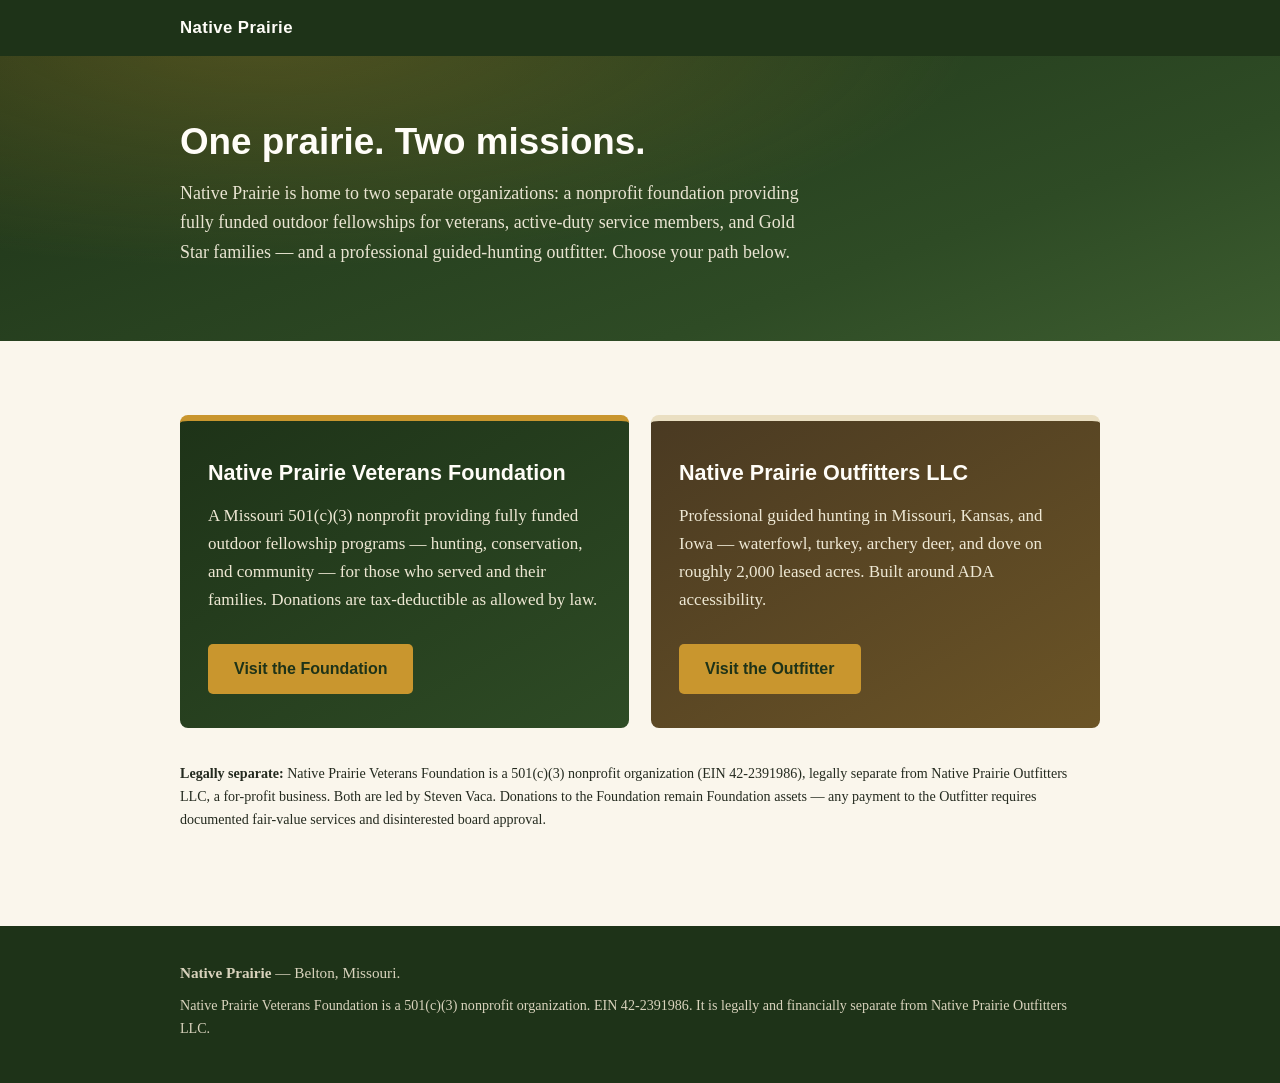
==== index.html @ d114d9a5 "Remove preview-draft footer from gateway home page" ====
<!DOCTYPE html>
<html lang="en">
<head>
  <meta charset="utf-8">
  <meta name="viewport" content="width=device-width, initial-scale=1">
  <title>Native Prairie | Veterans Foundation &amp; Outfitters</title>
  <meta name="description" content="Native Prairie: the Native Prairie Veterans Foundation (501c3 nonprofit) and Native Prairie Outfitters LLC (guided hunting) — two separate organizations, one prairie home.">
  <link rel="stylesheet" href="assets-styles.css">
</head>
<body>

  <header class="site-header">
    <div class="container header-inner">
      <a class="brand" href="index.html">Native Prairie</a>
    </div>
  </header>

  <main>
    <section class="hero">
      <div class="container">
        <h1>One prairie. Two missions.</h1>
        <p>Native Prairie is home to two separate organizations: a nonprofit foundation providing fully funded outdoor fellowships for veterans, active-duty service members, and Gold Star families — and a professional guided-hunting outfitter. Choose your path below.</p>
      </div>
    </section>

    <section class="section">
      <div class="container">
        <div class="gateway">
          <a class="gateway-card gateway-foundation" href="foundation-index.html">
            <h2>Native Prairie Veterans Foundation</h2>
            <p>A Missouri 501(c)(3) nonprofit providing fully funded outdoor fellowship programs — hunting, conservation, and community — for those who served and their families. Donations are tax-deductible as allowed by law.</p>
            <span class="btn btn-gold">Visit the Foundation</span>
          </a>
          <a class="gateway-card gateway-outfitters" href="outfitters-index.html">
            <h2>Native Prairie Outfitters LLC</h2>
            <p>Professional guided hunting in Missouri, Kansas, and Iowa — waterfowl, turkey, archery deer, and dove on roughly 2,000 leased acres. Built around ADA accessibility.</p>
            <span class="btn btn-gold">Visit the Outfitter</span>
          </a>
        </div>
        <p class="separation"><strong>Legally separate:</strong> Native Prairie Veterans Foundation is a 501(c)(3) nonprofit organization (EIN 42-2391986), legally separate from Native Prairie Outfitters LLC, a for-profit business. Both are led by Steven Vaca. Donations to the Foundation remain Foundation assets &mdash; any payment to the Outfitter requires documented fair-value services and disinterested board approval.</p>
      </div>
    </section>
  </main>

  <footer class="site-footer">
    <div class="container">
      <p><strong>Native Prairie</strong> — Belton, Missouri.</p>
      <p class="separation">Native Prairie Veterans Foundation is a 501(c)(3) nonprofit organization. EIN 42-2391986. It is legally and financially separate from Native Prairie Outfitters LLC.</p>
      
    </div>
  </footer>

</body>
</html>
---- assets-styles.css ----
/* Native Prairie — shared stylesheet (preview draft, Oct 2026) */
:root {
  --paper: #faf6ec;
  --paper-deep: #f3ecdc;
  --ink: #242a1f;
  --ink-soft: #4c5344;
  --green: #2e4b25;
  --green-dark: #1e3318;
  --gold: #c9962e;
  --gold-soft: #eadfc2;
  --line: #ddd3bc;
  --white: #fffdf8;
}
* { box-sizing: border-box; }
html { -webkit-text-size-adjust: 100%; }
body {
  margin: 0;
  background: var(--paper);
  color: var(--ink);
  font-family: Georgia, "Times New Roman", serif;
  line-height: 1.65;
  font-size: 17px;
}
h1, h2, h3, .brand, .btn, .nav a {
  font-family: Arial, Helvetica, sans-serif;
}
h1 { font-size: 2rem; line-height: 1.2; margin: 0 0 .6em; color: var(--green-dark); }
h2 { font-size: 1.35rem; color: var(--green); margin: 1.8em 0 .5em; }
h3 { font-size: 1.1rem; color: var(--green); margin: 1.4em 0 .4em; }
p { margin: 0 0 1em; }
a { color: var(--green); }
.container { max-width: 960px; margin: 0 auto; padding: 0 20px; }
.lede { font-size: 1.15rem; color: var(--ink-soft); }

/* Header */
.site-header { background: var(--green-dark); color: var(--white); }
.header-inner { display: flex; flex-wrap: wrap; align-items: center; gap: 12px 28px; padding: 14px 20px; }
.brand { color: var(--white); text-decoration: none; font-weight: 800; letter-spacing: .4px; font-size: 1.05rem; }
.brand span { color: var(--gold-soft); font-weight: 400; }
.nav { display: flex; flex-wrap: wrap; gap: 4px 18px; margin-left: auto; }
.nav a { color: var(--white); text-decoration: none; font-size: .92rem; padding: 6px 2px; }
.nav a:hover { color: var(--gold-soft); }
.nav a[aria-current="page"] { border-bottom: 2px solid var(--gold); }
.nav-donate { background: var(--gold); color: var(--green-dark) !important; font-weight: 700; padding: 6px 14px !important; border-radius: 4px; }
.nav-donate:hover { background: var(--gold-soft); }

/* Hero */
.hero {
  background:
    radial-gradient(1200px 400px at 20% -10%, rgba(201,150,46,.28), transparent 60%),
    linear-gradient(160deg, var(--green-dark) 0%, var(--green) 70%, #3c5c2f 100%);
  color: var(--white);
  padding: 64px 0 56px;
}
.hero h1 { color: var(--white); font-size: 2.3rem; margin-bottom: .4em; }
.hero p { color: #e9e4d2; font-size: 1.12rem; max-width: 640px; }
.hero .btn-row { margin-top: 1.4em; display: flex; flex-wrap: wrap; gap: 12px; }

/* Sections */
.section { padding: 40px 0; }
.section.alt { background: var(--paper-deep); border-top: 1px solid var(--line); border-bottom: 1px solid var(--line); }

/* Buttons */
.btn {
  display: inline-block; text-decoration: none; font-weight: 700;
  padding: 12px 26px; border-radius: 5px; font-size: 1rem;
}
.btn-green { background: var(--green); color: var(--white); }
.btn-green:hover { background: var(--green-dark); }
.btn-gold { background: var(--gold); color: var(--green-dark); }
.btn-gold:hover { background: var(--gold-soft); }
.btn-outline { border: 2px solid var(--white); color: var(--white); }
.btn-outline:hover { background: rgba(255,255,255,.12); }
.btn-row { display: flex; flex-wrap: wrap; gap: 12px; margin: 1.2em 0; }

/* Content blocks */
.detail-block { background: var(--white); border: 1px solid var(--line); border-left: 5px solid var(--gold); border-radius: 4px; padding: 18px 22px; margin: 1.6em 0; }
.check-list { list-style: none; padding: 0; }
.check-list li { padding: 6px 0 6px 30px; position: relative; }
.check-list li::before { content: "✓"; position: absolute; left: 4px; color: var(--green); font-weight: 700; }
.card-grid { display: grid; grid-template-columns: repeat(auto-fit, minmax(240px, 1fr)); gap: 18px; margin: 1.6em 0; }
.card { background: var(--white); border: 1px solid var(--line); border-radius: 6px; padding: 22px; }
.card h3 { margin-top: 0; }
.card .price { font-family: Arial, Helvetica, sans-serif; font-size: 1.6rem; color: var(--green); font-weight: 800; }

/* Gateway */
.gateway { display: grid; grid-template-columns: repeat(auto-fit, minmax(280px, 1fr)); gap: 22px; margin: 2em 0; }
.gateway-card { border-radius: 8px; padding: 34px 28px; color: var(--white); text-decoration: none; display: block; }
.gateway-card h2 { color: var(--white); margin-top: 0; }
.gateway-card p { color: #eee8d4; }
.gateway-card .btn { margin-top: .8em; }
.gateway-foundation { background: linear-gradient(150deg, var(--green-dark), var(--green)); border-top: 6px solid var(--gold); }
.gateway-outfitters { background: linear-gradient(150deg, #4a3a22, #6b5426); border-top: 6px solid var(--gold-soft); }
.gateway-card:hover { transform: translateY(-2px); }

/* FAQ */
.faq-item { background: var(--white); border: 1px solid var(--line); border-radius: 6px; padding: 18px 22px; margin: 0 0 14px; }
.faq-item h3 { margin: 0 0 .4em; }
.faq-item p:last-child { margin-bottom: 0; }

/* Media */
.figure { margin: 1.8em 0; text-align: center; }
.figure img { max-width: 100%; height: auto; border-radius: 6px; border: 1px solid var(--line); }
.figure.wide img { max-width: 720px; }
.caption { font-size: .9rem; color: var(--ink-soft); margin-top: .5em; }

/* Footer */
.site-footer { background: var(--green-dark); color: #d9d3bd; padding: 34px 0; margin-top: 40px; font-size: .95rem; }
.site-footer a { color: var(--gold-soft); }
.site-footer p { margin: 0 0 .6em; }
.draft-note { font-size: .82rem; opacity: .75; border-top: 1px solid rgba(255,255,255,.18); padding-top: 12px; margin-top: 14px; }
.separation { font-size: .88rem; }

/* Gallery */
.gallery { display: grid; grid-template-columns: repeat(auto-fit, minmax(220px, 1fr)); gap: 14px; margin: 1.6em 0; }
.gallery figure { margin: 0; }
.gallery img { width: 100%; height: 240px; object-fit: cover; border-radius: 6px; border: 1px solid var(--line); display: block; }
.gallery figcaption { font-size: .82rem; color: var(--ink-soft); margin-top: .4em; }
.photo-credit { font-size: .85rem; color: var(--ink-soft); font-style: italic; }

@media (max-width: 640px) {
  body { font-size: 16px; }
  h1 { font-size: 1.6rem; }
  .hero { padding: 44px 0 40px; }
  .hero h1 { font-size: 1.8rem; }
  .nav { gap: 4px 12px; }
}
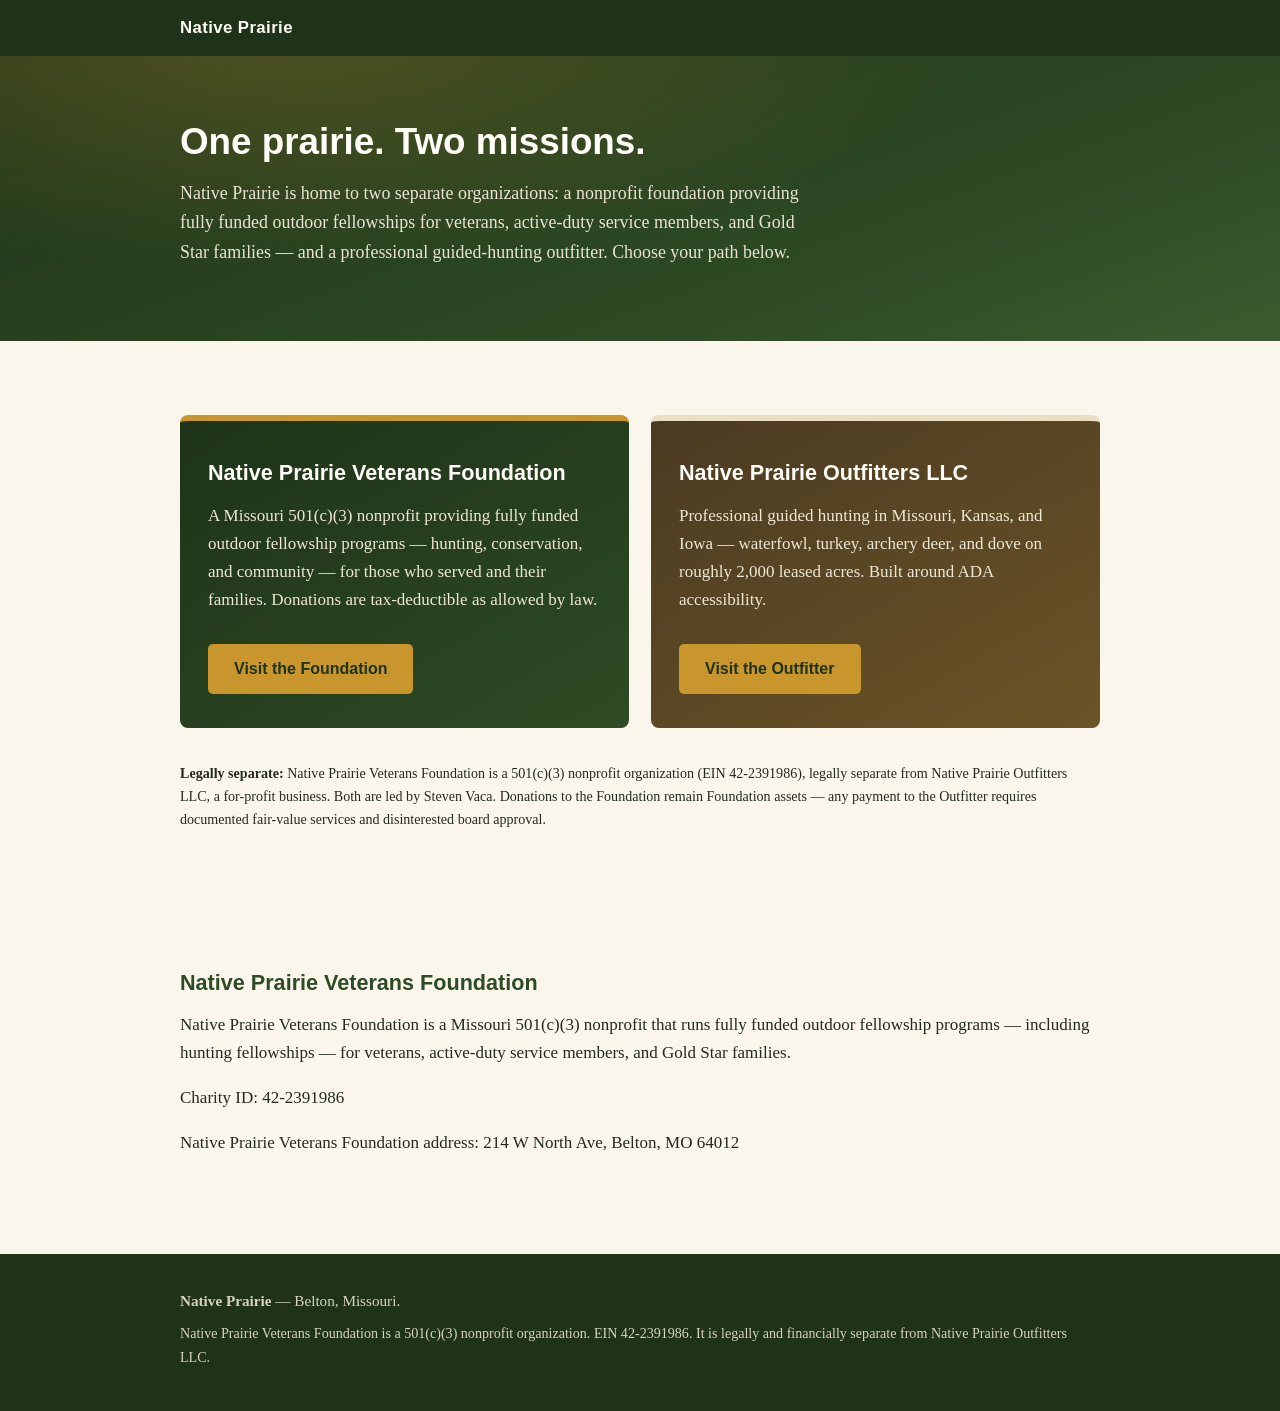
==== commit 544ddb16: "Add Foundation Charity ID, address, and mission statement to homepage" ====
--- a/index.html
+++ b/index.html
@@ -8,47 +8,49 @@
   <link rel="stylesheet" href="assets-styles.css">
 </head>
 <body>
-
-  <header class="site-header">
-    <div class="container header-inner">
-      <a class="brand" href="index.html">Native Prairie</a>
+<header class="site-header">
+  <div class="container header-inner">
+    <a class="brand" href="index.html">Native Prairie</a>
+  </div>
+</header>
+<main>
+  <section class="hero">
+    <div class="container">
+      <h1>One prairie. Two missions.</h1>
+      <p>Native Prairie is home to two separate organizations: a nonprofit foundation providing fully funded outdoor fellowships for veterans, active-duty service members, and Gold Star families — and a professional guided-hunting outfitter. Choose your path below.</p>
     </div>
-  </header>
-
-  <main>
-    <section class="hero">
-      <div class="container">
-        <h1>One prairie. Two missions.</h1>
-        <p>Native Prairie is home to two separate organizations: a nonprofit foundation providing fully funded outdoor fellowships for veterans, active-duty service members, and Gold Star families — and a professional guided-hunting outfitter. Choose your path below.</p>
+  </section>
+  <section class="section">
+    <div class="container">
+      <div class="gateway">
+        <a class="gateway-card gateway-foundation" href="foundation-index.html">
+          <h2>Native Prairie Veterans Foundation</h2>
+          <p>A Missouri 501(c)(3) nonprofit providing fully funded outdoor fellowship programs — hunting, conservation, and community — for those who served and their families. Donations are tax-deductible as allowed by law.</p>
+          <span class="btn btn-gold">Visit the Foundation</span>
+        </a>
+        <a class="gateway-card gateway-outfitters" href="outfitters-index.html">
+          <h2>Native Prairie Outfitters LLC</h2>
+          <p>Professional guided hunting in Missouri, Kansas, and Iowa — waterfowl, turkey, archery deer, and dove on roughly 2,000 leased acres. Built around ADA accessibility.</p>
+          <span class="btn btn-gold">Visit the Outfitter</span>
+        </a>
       </div>
-    </section>
-
-    <section class="section">
-      <div class="container">
-        <div class="gateway">
-          <a class="gateway-card gateway-foundation" href="foundation-index.html">
-            <h2>Native Prairie Veterans Foundation</h2>
-            <p>A Missouri 501(c)(3) nonprofit providing fully funded outdoor fellowship programs — hunting, conservation, and community — for those who served and their families. Donations are tax-deductible as allowed by law.</p>
-            <span class="btn btn-gold">Visit the Foundation</span>
-          </a>
-          <a class="gateway-card gateway-outfitters" href="outfitters-index.html">
-            <h2>Native Prairie Outfitters LLC</h2>
-            <p>Professional guided hunting in Missouri, Kansas, and Iowa — waterfowl, turkey, archery deer, and dove on roughly 2,000 leased acres. Built around ADA accessibility.</p>
-            <span class="btn btn-gold">Visit the Outfitter</span>
-          </a>
-        </div>
-        <p class="separation"><strong>Legally separate:</strong> Native Prairie Veterans Foundation is a 501(c)(3) nonprofit organization (EIN 42-2391986), legally separate from Native Prairie Outfitters LLC, a for-profit business. Both are led by Steven Vaca. Donations to the Foundation remain Foundation assets &mdash; any payment to the Outfitter requires documented fair-value services and disinterested board approval.</p>
-      </div>
-    </section>
-  </main>
-
-  <footer class="site-footer">
+      <p class="separation"><strong>Legally separate:</strong> Native Prairie Veterans Foundation is a 501(c)(3) nonprofit organization (EIN 42-2391986), legally separate from Native Prairie Outfitters LLC, a for-profit business. Both are led by Steven Vaca. Donations to the Foundation remain Foundation assets &mdash; any payment to the Outfitter requires documented fair-value services and disinterested board approval.</p>
+    </div>
+  </section>
+  <section class="section">
     <div class="container">
-      <p><strong>Native Prairie</strong> — Belton, Missouri.</p>
-      <p class="separation">Native Prairie Veterans Foundation is a 501(c)(3) nonprofit organization. EIN 42-2391986. It is legally and financially separate from Native Prairie Outfitters LLC.</p>
-      
+      <h2>Native Prairie Veterans Foundation</h2>
+      <p>Native Prairie Veterans Foundation is a Missouri 501(c)(3) nonprofit that runs fully funded outdoor fellowship programs — including hunting fellowships — for veterans, active-duty service members, and Gold Star families.</p>
+      <p>Charity ID: 42-2391986</p>
+      <p>Native Prairie Veterans Foundation address: 214 W North Ave, Belton, MO 64012</p>
     </div>
-  </footer>
-
+  </section>
+</main>
+<footer class="site-footer">
+  <div class="container">
+    <p><strong>Native Prairie</strong> — Belton, Missouri.</p>
+    <p class="separation">Native Prairie Veterans Foundation is a 501(c)(3) nonprofit organization. EIN 42-2391986. It is legally and financially separate from Native Prairie Outfitters LLC.</p>
+  </div>
+</footer>
 </body>
 </html>
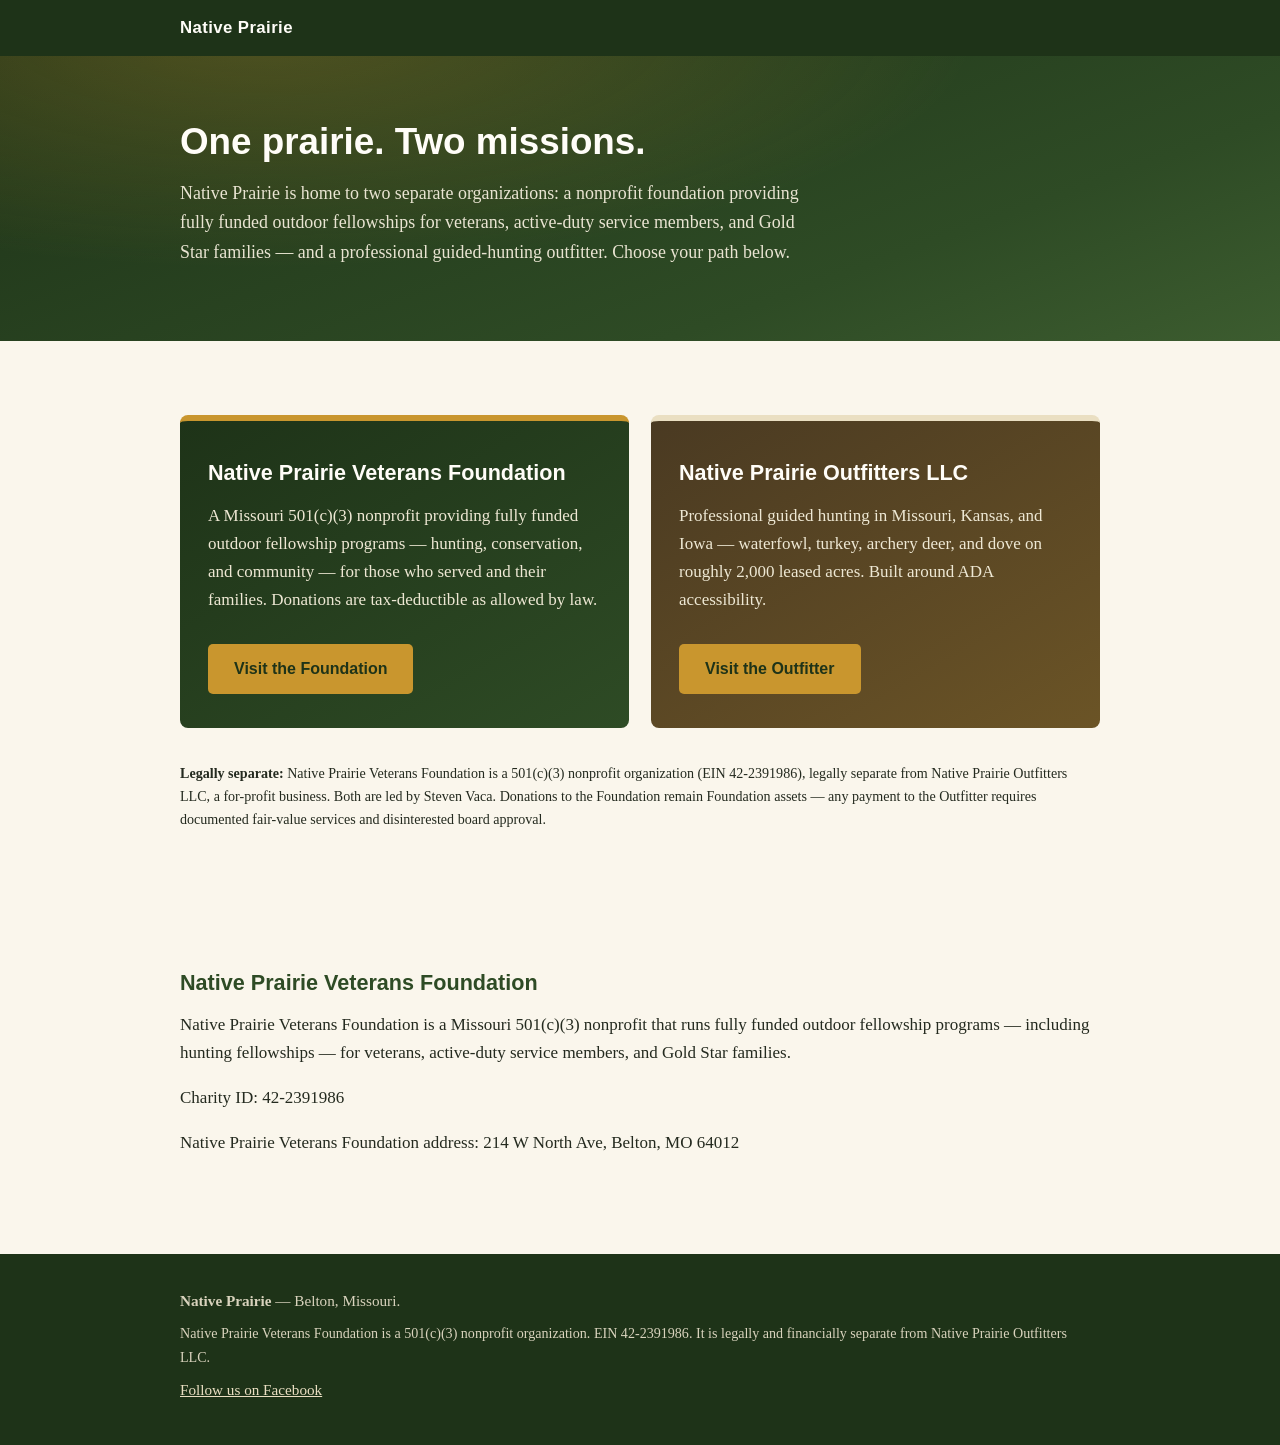
==== commit 0d4d6f53: "Add Follow us on Facebook link to footer" ====
--- a/index.html
+++ b/index.html
@@ -50,6 +50,7 @@
   <div class="container">
     <p><strong>Native Prairie</strong> — Belton, Missouri.</p>
     <p class="separation">Native Prairie Veterans Foundation is a 501(c)(3) nonprofit organization. EIN 42-2391986. It is legally and financially separate from Native Prairie Outfitters LLC.</p>
+    <p><a href="https://www.facebook.com/profile.php?id=61589730527720">Follow us on Facebook</a></p>
   </div>
 </footer>
 </body>
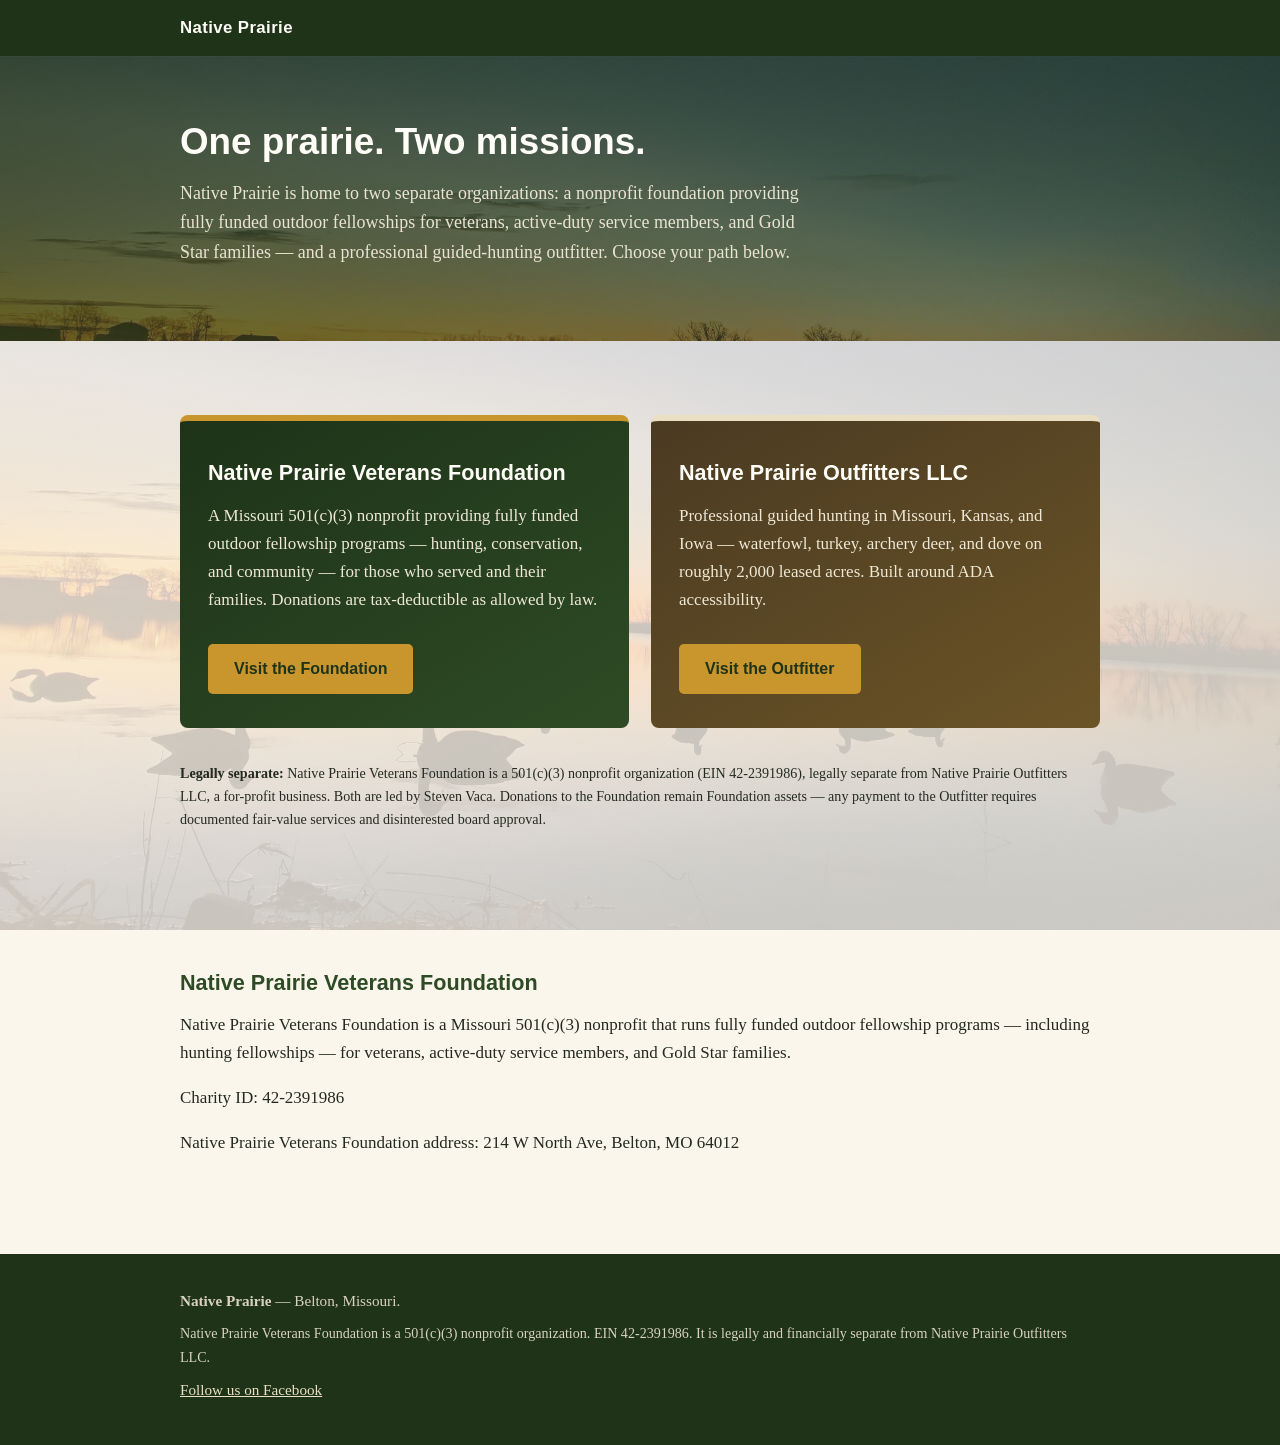
==== commit 77f998ac: "Add 20 field photos to site pages and set Jan 2021 decoys sunset as site background" ====
--- a/index.html
+++ b/index.html
@@ -14,7 +14,7 @@
   </div>
 </header>
 <main>
-  <section class="hero">
+  <section class="hero hero-photo hero-gateway">
     <div class="container">
       <h1>One prairie. Two missions.</h1>
       <p>Native Prairie is home to two separate organizations: a nonprofit foundation providing fully funded outdoor fellowships for veterans, active-duty service members, and Gold Star families — and a professional guided-hunting outfitter. Choose your path below.</p>
--- a/assets-styles.css
+++ b/assets-styles.css
@@ -15,7 +15,10 @@
 html { -webkit-text-size-adjust: 100%; }
 body {
   margin: 0;
-  background: var(--paper);
+  background:
+    linear-gradient(rgba(250,246,236,.80), rgba(250,246,236,.80)),
+    url("assets-sunset-decoys-2021-01.jpg") center center / cover no-repeat fixed;
+  background-color: var(--paper);
   color: var(--ink);
   font-family: Georgia, "Times New Roman", serif;
   line-height: 1.65;
@@ -55,6 +58,12 @@
 .hero h1 { color: var(--white); font-size: 2.3rem; margin-bottom: .4em; }
 .hero p { color: #e9e4d2; font-size: 1.12rem; max-width: 640px; }
 .hero .btn-row { margin-top: 1.4em; display: flex; flex-wrap: wrap; gap: 12px; }
+
+/* Hero photos (field photos by Steven Vaca, Nov 2026) */
+.hero-photo { background-size: cover; background-position: center; }
+.hero-foundation { background-image: linear-gradient(160deg, rgba(30,51,24,.80) 0%, rgba(46,75,37,.62) 70%, rgba(60,92,47,.45) 100%), url("assets-sunset-decoys-2021-01.jpg"); }
+.hero-outfitters { background-image: linear-gradient(160deg, rgba(30,51,24,.80) 0%, rgba(46,75,37,.62) 70%, rgba(60,92,47,.45) 100%), url("assets-geese-dusk-field-2025-12.jpg"); }
+.hero-gateway { background-image: linear-gradient(160deg, rgba(30,51,24,.80) 0%, rgba(46,75,37,.62) 70%, rgba(60,92,47,.45) 100%), url("assets-sunset-decoys-2021-01.jpg"); }
 
 /* Sections */
 .section { padding: 40px 0; }
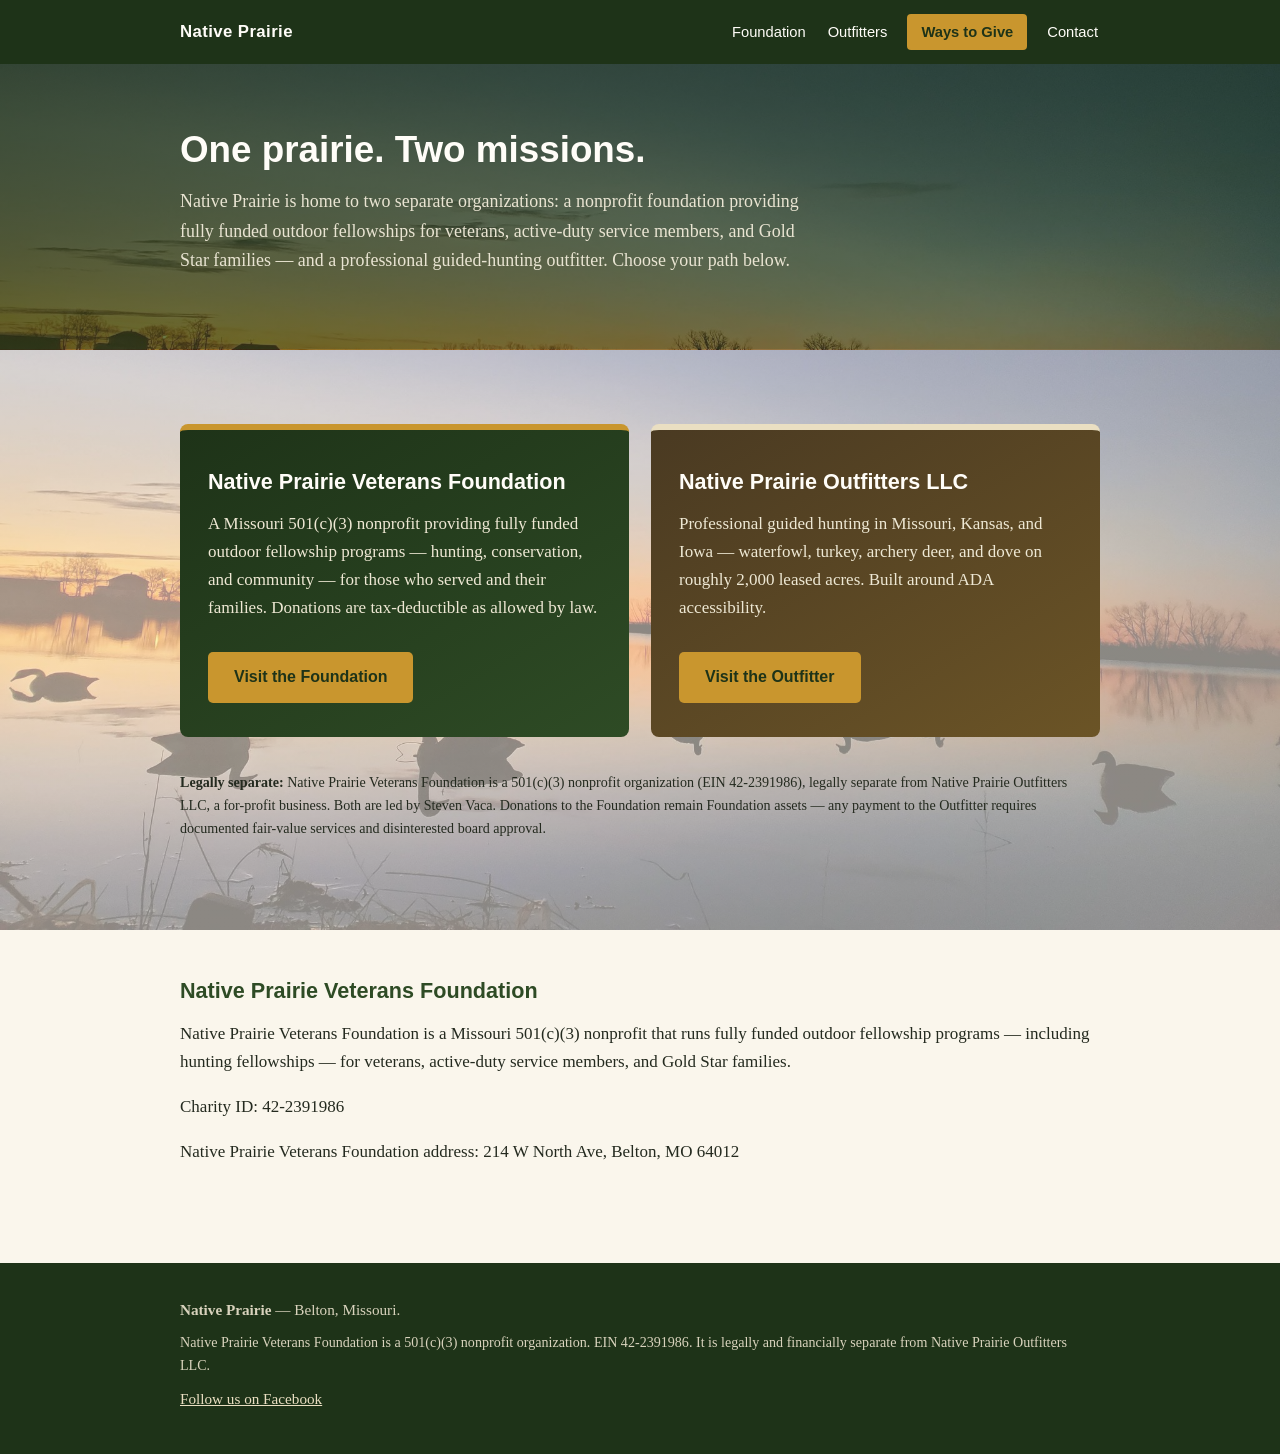
==== commit f38855b8: "Add top-level navigation, mobile hamburger menu, floating back-to-top button, and more see-through t" ====
--- a/index.html
+++ b/index.html
@@ -7,10 +7,17 @@
   <meta name="description" content="Native Prairie: the Native Prairie Veterans Foundation (501c3 nonprofit) and Native Prairie Outfitters LLC (guided hunting) — two separate organizations, one prairie home.">
   <link rel="stylesheet" href="assets-styles.css">
 </head>
-<body>
+<body id="top">
 <header class="site-header">
   <div class="container header-inner">
     <a class="brand" href="index.html">Native Prairie</a>
+    <button class="nav-toggle" aria-expanded="false" aria-controls="main-nav" aria-label="Menu">&#9776;</button>
+    <nav class="nav" id="main-nav" aria-label="Main navigation">
+      <a href="foundation-index.html">Foundation</a>
+      <a href="outfitters-index.html">Outfitters</a>
+      <a href="foundation-ways-to-give.html" class="nav-donate">Ways to Give</a>
+      <a href="foundation-contact.html">Contact</a>
+      </nav>
   </div>
 </header>
 <main>
@@ -53,5 +60,7 @@
     <p><a href="https://www.facebook.com/profile.php?id=61589730527720">Follow us on Facebook</a></p>
   </div>
 </footer>
+<a href="#top" class="to-top" aria-label="Back to top">&uarr;</a>
+<script src="assets-nav.js"></script>
 </body>
 </html>
--- a/assets-styles.css
+++ b/assets-styles.css
@@ -16,7 +16,7 @@
 body {
   margin: 0;
   background:
-    linear-gradient(rgba(250,246,236,.80), rgba(250,246,236,.80)),
+    linear-gradient(rgba(250,246,236,.55), rgba(250,246,236,.55)),
     url("assets-sunset-decoys-2021-01.jpg") center center / cover no-repeat fixed;
   background-color: var(--paper);
   color: var(--ink);
@@ -47,6 +47,20 @@
 .nav-donate { background: var(--gold); color: var(--green-dark) !important; font-weight: 700; padding: 6px 14px !important; border-radius: 4px; }
 .nav-donate:hover { background: var(--gold-soft); }
 
+/* Hamburger toggle (mobile only, shown in the media query below) */
+.nav-toggle { display: none; }
+
+/* Floating back-to-top button */
+.to-top {
+  position: fixed; right: 18px; bottom: 18px; z-index: 50;
+  display: inline-flex; align-items: center; justify-content: center;
+  width: 46px; height: 46px; border-radius: 50%;
+  background: var(--gold); color: var(--green-dark);
+  font-size: 1.4rem; font-weight: 800; text-decoration: none;
+  box-shadow: 0 2px 8px rgba(0,0,0,.3);
+}
+.to-top:hover { background: var(--gold-soft); }
+
 /* Hero */
 .hero {
   background:
@@ -67,7 +81,7 @@
 
 /* Sections */
 .section { padding: 40px 0; }
-.section.alt { background: var(--paper-deep); border-top: 1px solid var(--line); border-bottom: 1px solid var(--line); }
+.section.alt { background: rgba(243,236,220,.75); border-top: 1px solid var(--line); border-bottom: 1px solid var(--line); }
 
 /* Buttons */
 .btn {
@@ -83,12 +97,12 @@
 .btn-row { display: flex; flex-wrap: wrap; gap: 12px; margin: 1.2em 0; }
 
 /* Content blocks */
-.detail-block { background: var(--white); border: 1px solid var(--line); border-left: 5px solid var(--gold); border-radius: 4px; padding: 18px 22px; margin: 1.6em 0; }
+.detail-block { background: rgba(255,253,248,.85); border: 1px solid var(--line); border-left: 5px solid var(--gold); border-radius: 4px; padding: 18px 22px; margin: 1.6em 0; }
 .check-list { list-style: none; padding: 0; }
 .check-list li { padding: 6px 0 6px 30px; position: relative; }
 .check-list li::before { content: "✓"; position: absolute; left: 4px; color: var(--green); font-weight: 700; }
 .card-grid { display: grid; grid-template-columns: repeat(auto-fit, minmax(240px, 1fr)); gap: 18px; margin: 1.6em 0; }
-.card { background: var(--white); border: 1px solid var(--line); border-radius: 6px; padding: 22px; }
+.card { background: rgba(255,253,248,.85); border: 1px solid var(--line); border-radius: 6px; padding: 22px; }
 .card h3 { margin-top: 0; }
 .card .price { font-family: Arial, Helvetica, sans-serif; font-size: 1.6rem; color: var(--green); font-weight: 800; }
 
@@ -103,7 +117,7 @@
 .gateway-card:hover { transform: translateY(-2px); }
 
 /* FAQ */
-.faq-item { background: var(--white); border: 1px solid var(--line); border-radius: 6px; padding: 18px 22px; margin: 0 0 14px; }
+.faq-item { background: rgba(255,253,248,.85); border: 1px solid var(--line); border-radius: 6px; padding: 18px 22px; margin: 0 0 14px; }
 .faq-item h3 { margin: 0 0 .4em; }
 .faq-item p:last-child { margin-bottom: 0; }
 
@@ -132,5 +146,15 @@
   h1 { font-size: 1.6rem; }
   .hero { padding: 44px 0 40px; }
   .hero h1 { font-size: 1.8rem; }
-  .nav { gap: 4px 12px; }
+  .header-inner { flex-wrap: nowrap; }
+  .nav-toggle {
+    display: inline-block; margin-left: auto; flex-shrink: 0;
+    background: none; border: 1px solid rgba(255,255,255,.5);
+    color: var(--white); font-size: 1.4rem; line-height: 1;
+    padding: 6px 10px; border-radius: 4px; cursor: pointer;
+  }
+  .nav { display: none; flex-direction: column; width: 100%; gap: 2px; padding: 8px 0 4px; }
+  .site-header.nav-open .nav { display: flex; }
+  .nav a { padding: 8px 2px; }
+  .nav-donate { align-self: flex-start; }
 }
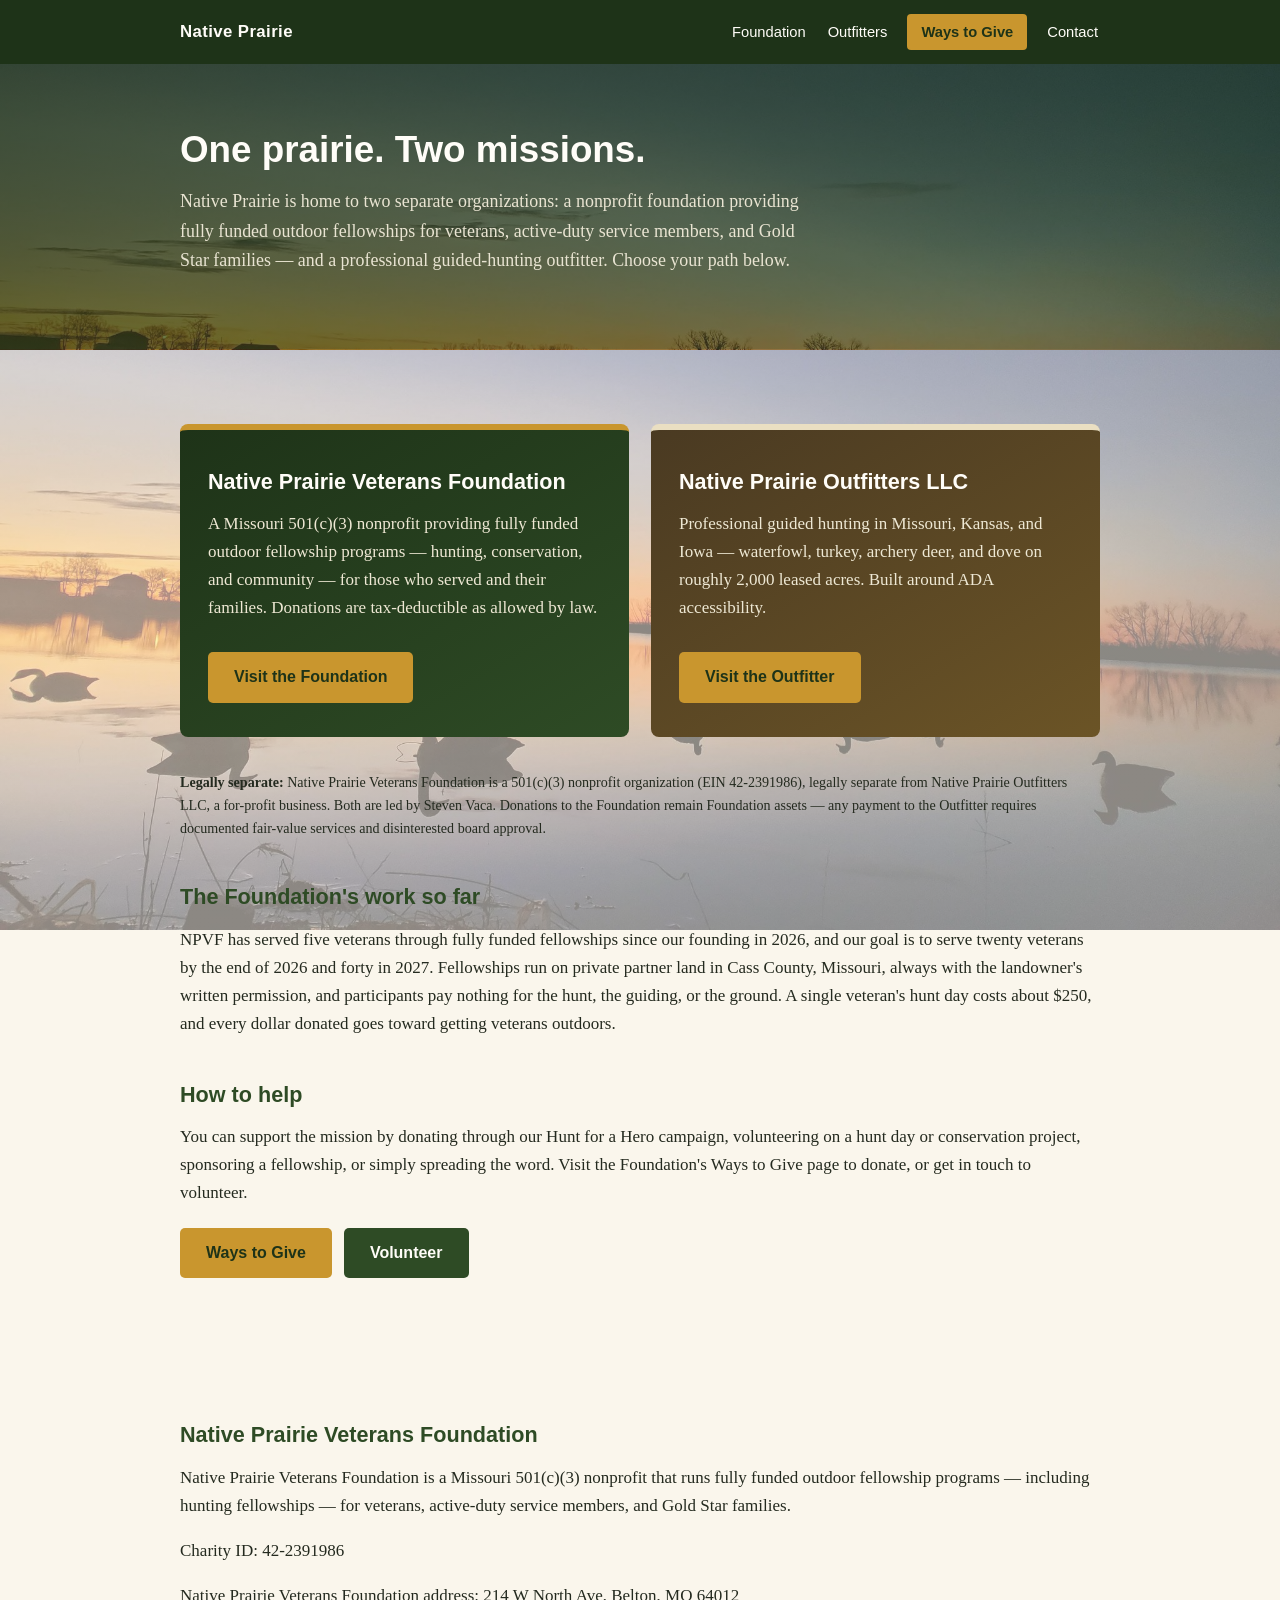
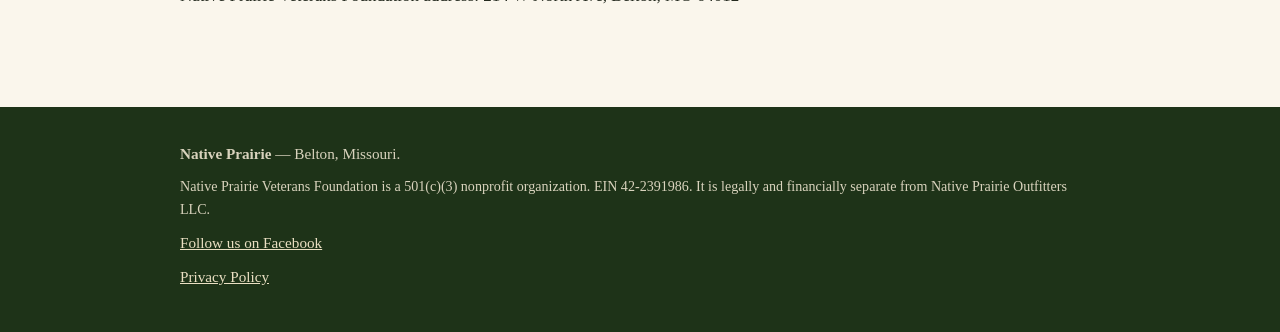
==== commit fe288eb6: "Add privacy policy, expand About/Contact/home content for Google Ad Grants website policy" ====
--- a/index.html
+++ b/index.html
@@ -42,6 +42,16 @@
         </a>
       </div>
       <p class="separation"><strong>Legally separate:</strong> Native Prairie Veterans Foundation is a 501(c)(3) nonprofit organization (EIN 42-2391986), legally separate from Native Prairie Outfitters LLC, a for-profit business. Both are led by Steven Vaca. Donations to the Foundation remain Foundation assets &mdash; any payment to the Outfitter requires documented fair-value services and disinterested board approval.</p>
+
+      <h2>The Foundation's work so far</h2>
+      <p>NPVF has served five veterans through fully funded fellowships since our founding in 2026, and our goal is to serve twenty veterans by the end of 2026 and forty in 2027. Fellowships run on private partner land in Cass County, Missouri, always with the landowner's written permission, and participants pay nothing for the hunt, the guiding, or the ground. A single veteran's hunt day costs about $250, and every dollar donated goes toward getting veterans outdoors.</p>
+
+      <h2>How to help</h2>
+      <p>You can support the mission by donating through our Hunt for a Hero campaign, volunteering on a hunt day or conservation project, sponsoring a fellowship, or simply spreading the word. Visit the Foundation's Ways to Give page to donate, or get in touch to volunteer.</p>
+      <div class="btn-row">
+        <a class="btn btn-gold" href="foundation-ways-to-give.html">Ways to Give</a>
+        <a class="btn btn-green" href="foundation-contact.html">Volunteer</a>
+      </div>
     </div>
   </section>
   <section class="section">
@@ -58,6 +68,7 @@
     <p><strong>Native Prairie</strong> — Belton, Missouri.</p>
     <p class="separation">Native Prairie Veterans Foundation is a 501(c)(3) nonprofit organization. EIN 42-2391986. It is legally and financially separate from Native Prairie Outfitters LLC.</p>
     <p><a href="https://www.facebook.com/profile.php?id=61589730527720">Follow us on Facebook</a></p>
+      <p><a href="foundation-privacy.html">Privacy Policy</a></p>
   </div>
 </footer>
 <a href="#top" class="to-top" aria-label="Back to top">&uarr;</a>
